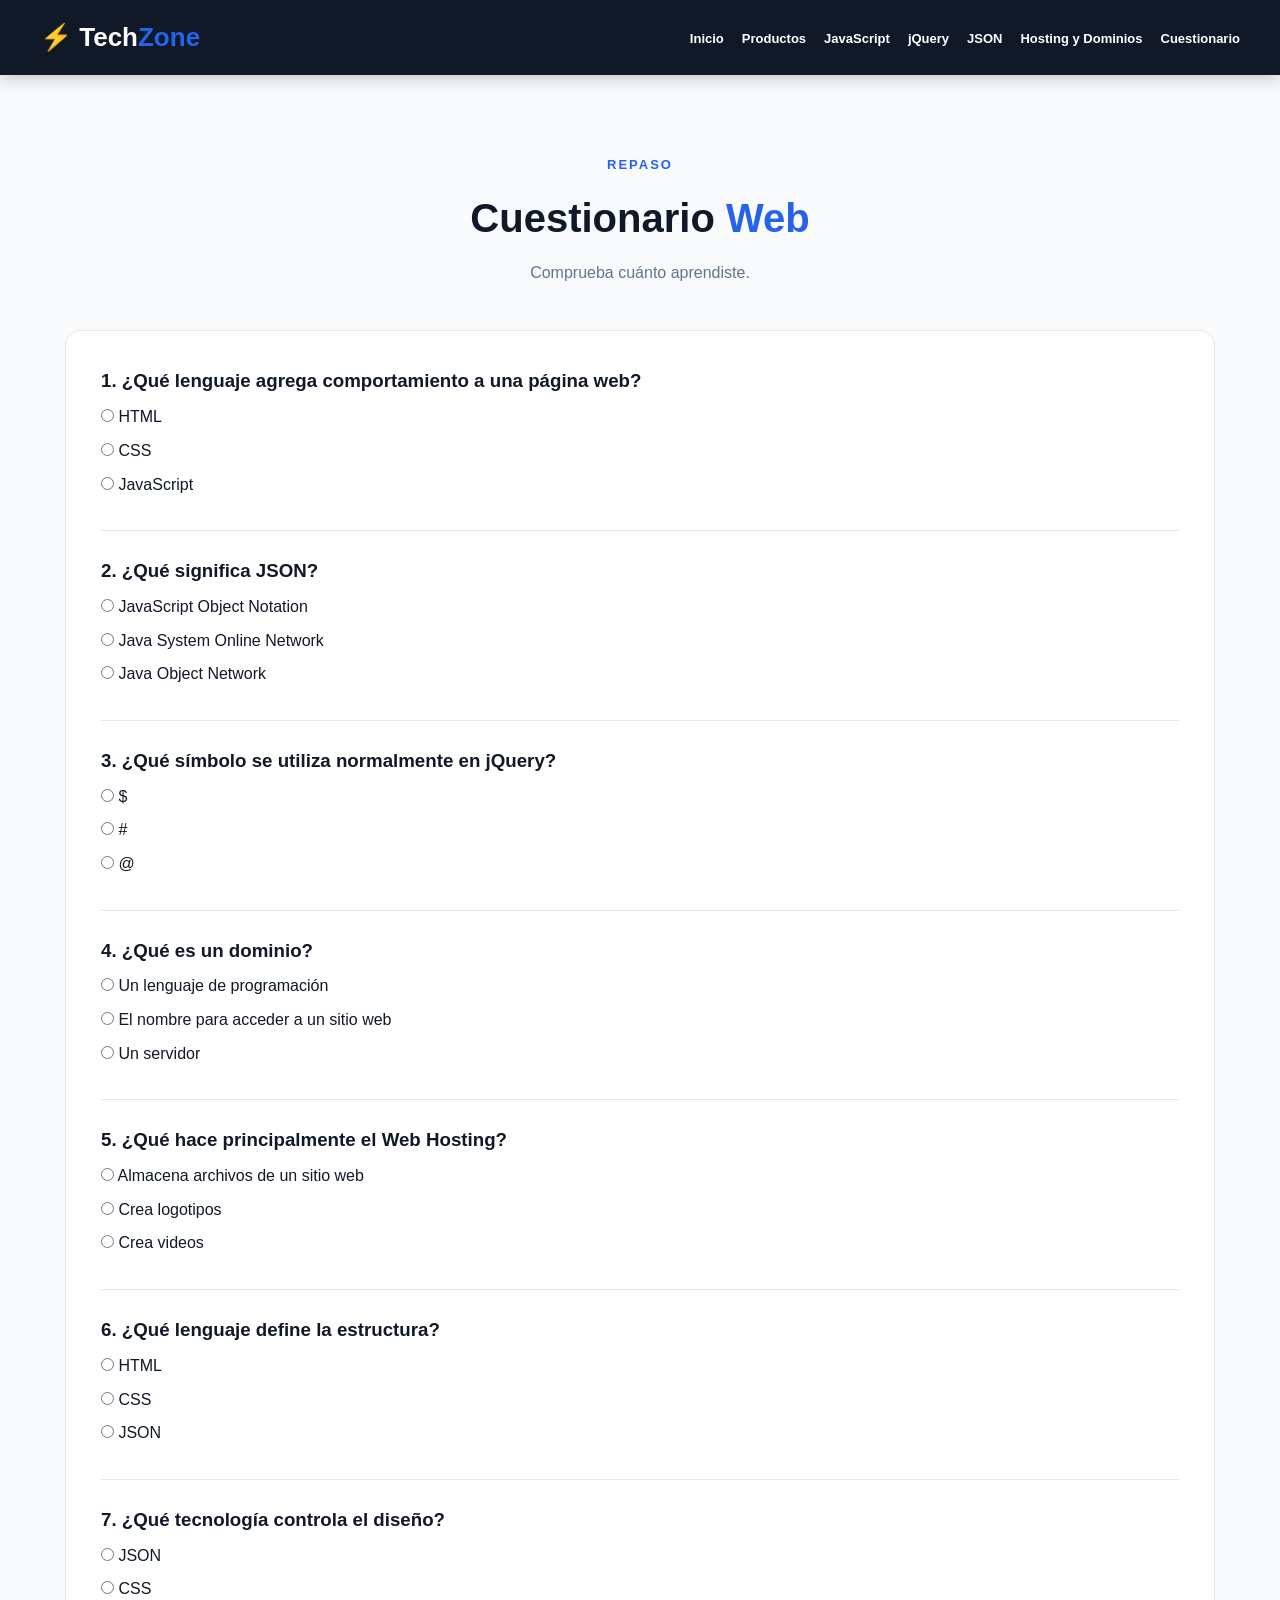
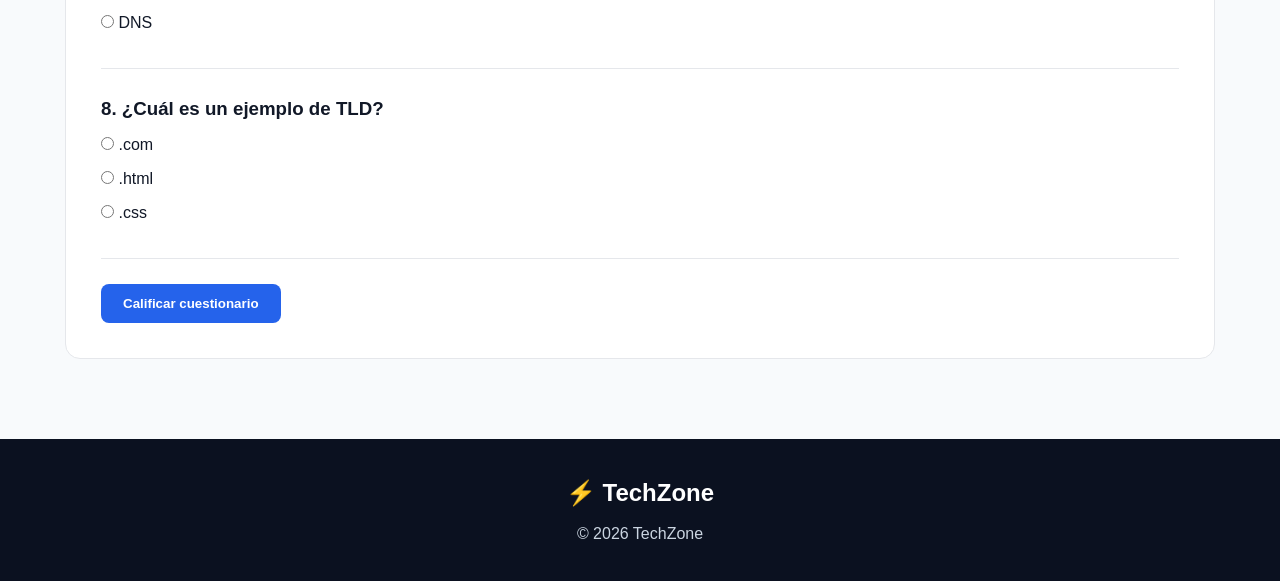
==== cuestionario.html @ ebca86f3 "inicial" ====
<!DOCTYPE html>
<html lang="es">

<head>

    <meta charset="UTF-8">

    <meta name="viewport"
          content="width=device-width, initial-scale=1.0">

    <title>TechZone | Cuestionario</title>

    <link rel="stylesheet" href="estilos.css">

</head>

<body>


<header>

    <nav class="navbar">

        <a href="index.html" class="logo">
            ⚡ Tech<span>Zone</span>
        </a>

        <ul class="nav-links">

            <li><a href="index.html">Inicio</a></li>

            <li><a href="productos.html">
                Productos
            </a></li>

            <li><a href="javascript.html">
                JavaScript
            </a></li>

            <li><a href="jquery.html">
                jQuery
            </a></li>

            <li><a href="json.html">
                JSON
            </a></li>

            <li><a href="hosting.html">
                Hosting y Dominios
            </a></li>

            <li><a href="cuestionario.html">
                Cuestionario
            </a></li>

        </ul>

    </nav>

</header>


<section class="section">


<div class="section-title">

    <p class="tag">REPASO</p>

    <h1>
        Cuestionario <span>Web</span>
    </h1>

    <p>
        Comprueba cuánto aprendiste.
    </p>

</div>


<form id="quizForm" class="quiz">


<div class="question">

    <h3>
        1. ¿Qué lenguaje agrega comportamiento
        a una página web?
    </h3>

    <label>
        <input type="radio" name="q1" value="a">
        HTML
    </label>

    <label>
        <input type="radio" name="q1" value="b">
        CSS
    </label>

    <label>
        <input type="radio" name="q1" value="c">
        JavaScript
    </label>

</div>


<div class="question">

    <h3>
        2. ¿Qué significa JSON?
    </h3>

    <label>
        <input type="radio" name="q2" value="a">
        JavaScript Object Notation
    </label>

    <label>
        <input type="radio" name="q2" value="b">
        Java System Online Network
    </label>

    <label>
        <input type="radio" name="q2" value="c">
        Java Object Network
    </label>

</div>


<div class="question">

    <h3>
        3. ¿Qué símbolo se utiliza
        normalmente en jQuery?
    </h3>

    <label>
        <input type="radio" name="q3" value="a">
        $
    </label>

    <label>
        <input type="radio" name="q3" value="b">
        #
    </label>

    <label>
        <input type="radio" name="q3" value="c">
        @
    </label>

</div>


<div class="question">

    <h3>
        4. ¿Qué es un dominio?
    </h3>

    <label>
        <input type="radio" name="q4" value="a">
        Un lenguaje de programación
    </label>

    <label>
        <input type="radio" name="q4" value="b">
        El nombre para acceder a un sitio web
    </label>

    <label>
        <input type="radio" name="q4" value="c">
        Un servidor
    </label>

</div>


<div class="question">

    <h3>
        5. ¿Qué hace principalmente el Web Hosting?
    </h3>

    <label>
        <input type="radio" name="q5" value="a">
        Almacena archivos de un sitio web
    </label>

    <label>
        <input type="radio" name="q5" value="b">
        Crea logotipos
    </label>

    <label>
        <input type="radio" name="q5" value="c">
        Crea videos
    </label>

</div>


<div class="question">

    <h3>
        6. ¿Qué lenguaje define la estructura?
    </h3>

    <label>
        <input type="radio" name="q6" value="a">
        HTML
    </label>

    <label>
        <input type="radio" name="q6" value="b">
        CSS
    </label>

    <label>
        <input type="radio" name="q6" value="c">
        JSON
    </label>

</div>


<div class="question">

    <h3>
        7. ¿Qué tecnología controla el diseño?
    </h3>

    <label>
        <input type="radio" name="q7" value="a">
        JSON
    </label>

    <label>
        <input type="radio" name="q7" value="b">
        CSS
    </label>

    <label>
        <input type="radio" name="q7" value="c">
        DNS
    </label>

</div>


<div class="question">

    <h3>
        8. ¿Cuál es un ejemplo de TLD?
    </h3>

    <label>
        <input type="radio" name="q8" value="a">
        .com
    </label>

    <label>
        <input type="radio" name="q8" value="b">
        .html
    </label>

    <label>
        <input type="radio" name="q8" value="c">
        .css
    </label>

</div>


<button
    type="button"
    class="btn"
    onclick="calificarQuiz()">

    Calificar cuestionario

</button>


<div id="resultado"></div>


</form>


</section>


<footer>

    <h2>⚡ TechZone</h2>

    <p>© 2026 TechZone</p>

</footer>


<script src="script.js"></script>

</body>

</html>
---- estilos.css ----
* {
    margin: 0;
    padding: 0;
    box-sizing: border-box;
}


html {
    scroll-behavior: smooth;
}


body {

    font-family: Arial, sans-serif;

    background: #f8fafc;

    color: #111827;

    line-height: 1.6;

}


/* =========================
   NAVBAR
========================= */

header {

    position: sticky;

    top: 0;

    z-index: 1000;

    background: #111827;

    box-shadow:
        0 4px 15px rgba(0,0,0,.2);

}


.navbar {

    max-width: 1250px;

    min-height: 75px;

    margin: auto;

    padding: 15px 25px;

    display: flex;

    align-items: center;

    justify-content: space-between;

    gap: 20px;

}


.logo {

    text-decoration: none;

    color: white;

    font-size: 26px;

    font-weight: bold;

}


.logo span {

    color: #2563eb;

}


.nav-links {

    list-style: none;

    display: flex;

    gap: 18px;

    flex-wrap: wrap;

    justify-content: center;

}


.nav-links a {

    text-decoration: none;

    color: white;

    font-size: 13px;

    font-weight: bold;

    transition: .3s;

}


.nav-links a:hover {

    color: #60a5fa;

}


/* =========================
   HERO
========================= */

.hero {

    min-height: 600px;

    padding: 80px 8%;

    display: flex;

    align-items: center;

    justify-content: space-between;

    gap: 50px;

    color: white;

    background:
        linear-gradient(
            135deg,
            #2563eb,
            #7c3aed
        );

}


.hero-text {

    max-width: 650px;

}


.tag {

    color: #2563eb;

    font-weight: bold;

    letter-spacing: 2px;

    font-size: 13px;

}


.hero .tag {

    color: #dbeafe;

}


.hero h1 {

    font-size: 58px;

    line-height: 1.1;

    margin: 20px 0;

}


.hero h1 span {

    color: #dbeafe;

}


.hero p {

    font-size: 18px;

    margin-bottom: 25px;

}


.hero-image {

    width: 300px;

    height: 300px;

    border-radius: 50%;

    display: flex;

    align-items: center;

    justify-content: center;

    font-size: 120px;

    background:
        rgba(255,255,255,.15);

}


/* =========================
   BOTONES
========================= */

.btn {

    display: inline-block;

    padding: 12px 22px;

    border-radius: 8px;

    border: none;

    background: #2563eb;

    color: white;

    text-decoration: none;

    font-weight: bold;

    cursor: pointer;

    transition: .3s;

}


.btn:hover {

    background: #7c3aed;

    transform: translateY(-2px);

}


.btn-outline {

    background: transparent;

    border: 2px solid white;

    margin-left: 10px;

}


/* =========================
   SECCIONES
========================= */

.section {

    max-width: 1200px;

    margin: auto;

    padding: 80px 25px;

}


.section-title {

    text-align: center;

    margin-bottom: 45px;

}


.section-title h1,
.section-title h2 {

    font-size: 40px;

    margin: 10px 0;

}


.section-title h1 span,
.section-title h2 span {

    color: #2563eb;

}


.section-title p:last-child {

    color: #64748b;

}


/* =========================
   CARDS
========================= */

.cards {

    display: grid;

    grid-template-columns:
        repeat(4, 1fr);

    gap: 22px;

}


.card {

    background: white;

    border: 1px solid #e5e7eb;

    border-radius: 15px;

    padding: 30px;

    text-decoration: none;

    color: #111827;

    box-shadow:
        0 5px 20px rgba(0,0,0,.05);

    transition: .3s;

}


.card:hover {

    transform: translateY(-7px);

    border-color: #2563eb;

}


.card h3 {

    margin-bottom: 10px;

}


.card p {

    color: #64748b;

}


.icon,
.product-icon {

    font-size: 55px;

    margin-bottom: 15px;

}


.product {

    text-align: center;

}


/* =========================
   INFORMACIÓN
========================= */

.info-box {

    background: white;

    border: 1px solid #e5e7eb;

    border-radius: 15px;

    padding: 30px;

    margin-bottom: 25px;

    box-shadow:
        0 5px 20px rgba(0,0,0,.04);

}


.info-box h2 {

    color: #2563eb;

    margin-bottom: 15px;

}


.info-box h3 {

    margin-top: 15px;

}


.info-box ul {

    padding-left: 25px;

}


/* =========================
   CÓDIGO
========================= */

pre {

    background: #111827;

    color: #dbeafe;

    padding: 22px;

    border-radius: 10px;

    overflow-x: auto;

    margin: 20px 0;

}


code {

    font-family: Consolas, monospace;

}


/* =========================
   TABLAS
========================= */

table {

    width: 100%;

    border-collapse: collapse;

    margin-top: 20px;

}


th,
td {

    border: 1px solid #e5e7eb;

    padding: 15px;

    text-align: left;

}


th {

    background: #111827;

    color: white;

}


/* =========================
   INTERACTIVO
========================= */

.interactive {

    margin-top: 20px;

    padding: 25px;

    text-align: center;

    background: #eff6ff;

    border-radius: 12px;

}


#mensajeJS {

    margin-top: 15px;

    color: #7c3aed;

    font-weight: bold;

}


.interactive-message {

    display: none;

    margin-top: 20px;

    padding: 20px;

    background: #eff6ff;

    color: #7c3aed;

    border-radius: 10px;

    font-weight: bold;

}


/* =========================
   DNS
========================= */

.dns-flow {

    display: flex;

    align-items: center;

    justify-content: center;

    flex-wrap: wrap;

    gap: 15px;

    margin-top: 25px;

}


.dns-step {

    background: #2563eb;

    color: white;

    padding: 15px 20px;

    border-radius: 8px;

    font-weight: bold;

}


/* =========================
   CUESTIONARIO
========================= */

.quiz {

    background: white;

    padding: 35px;

    border-radius: 15px;

    border: 1px solid #e5e7eb;

}


.question {

    padding-bottom: 25px;

    margin-bottom: 25px;

    border-bottom: 1px solid #e5e7eb;

}


.question label {

    display: block;

    margin: 8px 0;

    cursor: pointer;

}


.resultado {

    margin-top: 25px;

    padding: 20px;

    border-radius: 10px;

    text-align: center;

    font-weight: bold;

}


.correcto {

    background: #dcfce7;

    color: #166534;

}


.incorrecto {

    background: #fee2e2;

    color: #991b1b;

}


/* =========================
   BANNER
========================= */

.banner {

    padding: 70px 20px;

    text-align: center;

    background: #111827;

    color: white;

}


.banner h2 {

    font-size: 35px;

    margin-bottom: 10px;

}


/* =========================
   FOOTER
========================= */

footer {

    background: #0b1120;

    color: #cbd5e1;

    text-align: center;

    padding: 35px;

}


footer h2 {

    color: white;

    margin-bottom: 8px;

}


/* =========================
   RESPONSIVE
========================= */

@media (max-width: 1000px) {

    .navbar {

        flex-direction: column;

    }


    .hero {

        flex-direction: column;

        text-align: center;

    }


    .cards {

        grid-template-columns:
            repeat(2, 1fr);

    }

}


@media (max-width: 600px) {

    .cards {

        grid-template-columns: 1fr;

    }


    .hero h1 {

        font-size: 40px;

    }


    .hero-image {

        width: 220px;

        height: 220px;

        font-size: 80px;
    }

    }
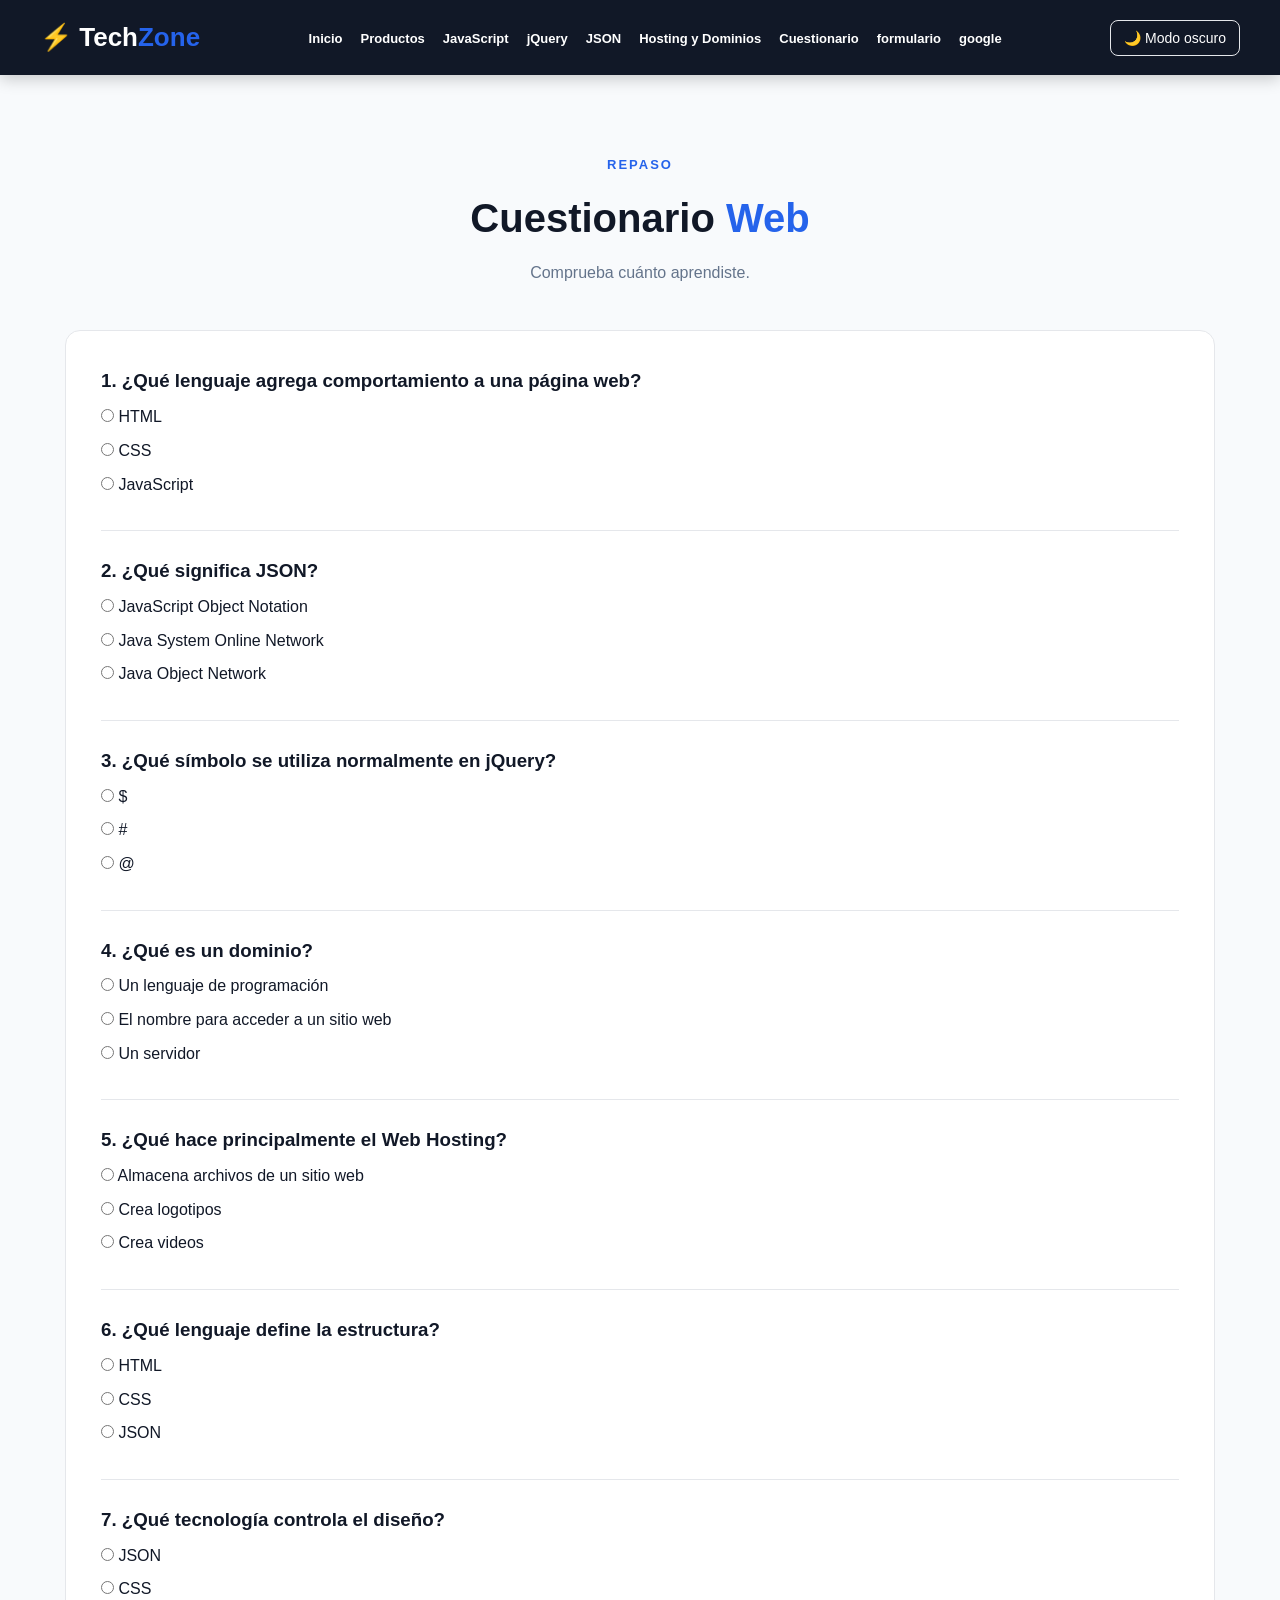
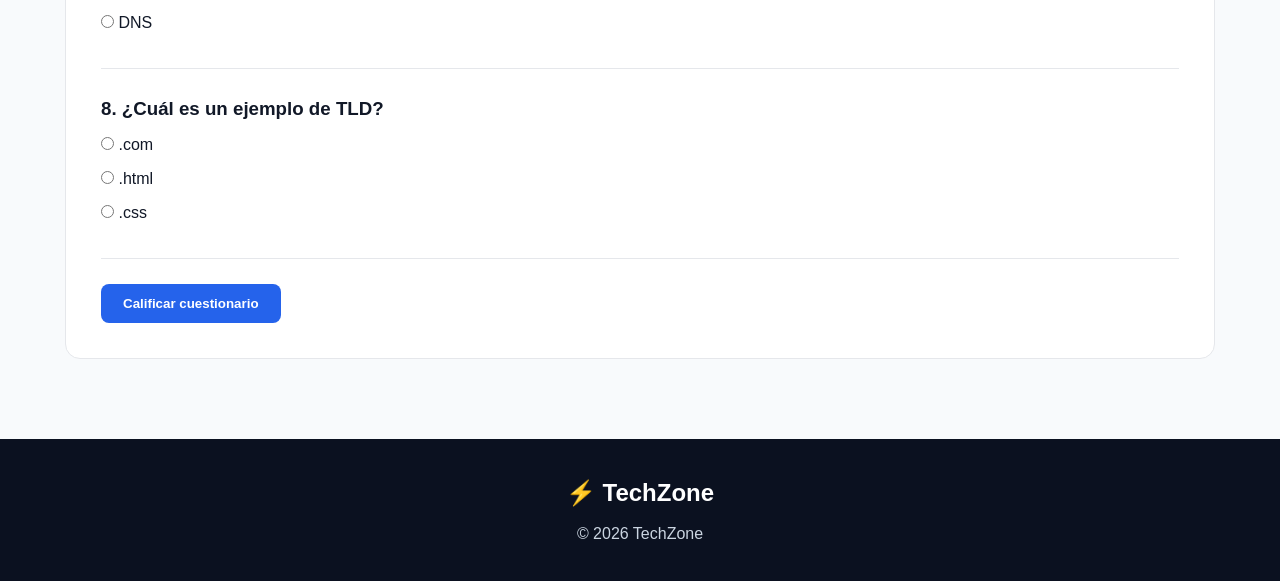
==== commit e042d6de: "inicial" ====
--- a/cuestionario.html
+++ b/cuestionario.html
@@ -5,8 +5,7 @@
 
     <meta charset="UTF-8">
 
-    <meta name="viewport"
-          content="width=device-width, initial-scale=1.0">
+    <meta name="viewport" content="width=device-width, initial-scale=1.0">
 
     <title>TechZone | Cuestionario</title>
 
@@ -17,293 +16,295 @@
 <body>
 
 
-<header>
-
-    <nav class="navbar">
-
-        <a href="index.html" class="logo">
-            ⚡ Tech<span>Zone</span>
-        </a>
-
-        <ul class="nav-links">
-
-            <li><a href="index.html">Inicio</a></li>
-
-            <li><a href="productos.html">
-                Productos
-            </a></li>
-
-            <li><a href="javascript.html">
-                JavaScript
-            </a></li>
-
-            <li><a href="jquery.html">
-                jQuery
-            </a></li>
-
-            <li><a href="json.html">
-                JSON
-            </a></li>
-
-            <li><a href="hosting.html">
-                Hosting y Dominios
-            </a></li>
-
-            <li><a href="cuestionario.html">
-                Cuestionario
-            </a></li>
-
-        </ul>
-
-    </nav>
-
-</header>
-
-
-<section class="section">
-
-
-<div class="section-title">
-
-    <p class="tag">REPASO</p>
-
-    <h1>
-        Cuestionario <span>Web</span>
-    </h1>
-
-    <p>
-        Comprueba cuánto aprendiste.
-    </p>
-
-</div>
-
-
-<form id="quizForm" class="quiz">
-
-
-<div class="question">
-
-    <h3>
-        1. ¿Qué lenguaje agrega comportamiento
-        a una página web?
-    </h3>
-
-    <label>
-        <input type="radio" name="q1" value="a">
-        HTML
-    </label>
-
-    <label>
-        <input type="radio" name="q1" value="b">
-        CSS
-    </label>
-
-    <label>
-        <input type="radio" name="q1" value="c">
-        JavaScript
-    </label>
-
-</div>
-
-
-<div class="question">
-
-    <h3>
-        2. ¿Qué significa JSON?
-    </h3>
-
-    <label>
-        <input type="radio" name="q2" value="a">
-        JavaScript Object Notation
-    </label>
-
-    <label>
-        <input type="radio" name="q2" value="b">
-        Java System Online Network
-    </label>
-
-    <label>
-        <input type="radio" name="q2" value="c">
-        Java Object Network
-    </label>
-
-</div>
-
-
-<div class="question">
-
-    <h3>
-        3. ¿Qué símbolo se utiliza
-        normalmente en jQuery?
-    </h3>
-
-    <label>
-        <input type="radio" name="q3" value="a">
-        $
-    </label>
-
-    <label>
-        <input type="radio" name="q3" value="b">
-        #
-    </label>
-
-    <label>
-        <input type="radio" name="q3" value="c">
-        @
-    </label>
-
-</div>
-
-
-<div class="question">
-
-    <h3>
-        4. ¿Qué es un dominio?
-    </h3>
-
-    <label>
-        <input type="radio" name="q4" value="a">
-        Un lenguaje de programación
-    </label>
-
-    <label>
-        <input type="radio" name="q4" value="b">
-        El nombre para acceder a un sitio web
-    </label>
-
-    <label>
-        <input type="radio" name="q4" value="c">
-        Un servidor
-    </label>
-
-</div>
-
-
-<div class="question">
-
-    <h3>
-        5. ¿Qué hace principalmente el Web Hosting?
-    </h3>
-
-    <label>
-        <input type="radio" name="q5" value="a">
-        Almacena archivos de un sitio web
-    </label>
-
-    <label>
-        <input type="radio" name="q5" value="b">
-        Crea logotipos
-    </label>
-
-    <label>
-        <input type="radio" name="q5" value="c">
-        Crea videos
-    </label>
-
-</div>
-
-
-<div class="question">
-
-    <h3>
-        6. ¿Qué lenguaje define la estructura?
-    </h3>
-
-    <label>
-        <input type="radio" name="q6" value="a">
-        HTML
-    </label>
-
-    <label>
-        <input type="radio" name="q6" value="b">
-        CSS
-    </label>
-
-    <label>
-        <input type="radio" name="q6" value="c">
-        JSON
-    </label>
-
-</div>
-
-
-<div class="question">
-
-    <h3>
-        7. ¿Qué tecnología controla el diseño?
-    </h3>
-
-    <label>
-        <input type="radio" name="q7" value="a">
-        JSON
-    </label>
-
-    <label>
-        <input type="radio" name="q7" value="b">
-        CSS
-    </label>
-
-    <label>
-        <input type="radio" name="q7" value="c">
-        DNS
-    </label>
-
-</div>
-
-
-<div class="question">
-
-    <h3>
-        8. ¿Cuál es un ejemplo de TLD?
-    </h3>
-
-    <label>
-        <input type="radio" name="q8" value="a">
-        .com
-    </label>
-
-    <label>
-        <input type="radio" name="q8" value="b">
-        .html
-    </label>
-
-    <label>
-        <input type="radio" name="q8" value="c">
-        .css
-    </label>
-
-</div>
-
-
-<button
-    type="button"
-    class="btn"
-    onclick="calificarQuiz()">
-
-    Calificar cuestionario
-
-</button>
-
-
-<div id="resultado"></div>
-
-
-</form>
-
-
-</section>
-
-
-<footer>
-
-    <h2>⚡ TechZone</h2>
-
-    <p>© 2026 TechZone</p>
-
-</footer>
-
-
-<script src="script.js"></script>
+    <header>
+
+        <nav class="navbar">
+
+            <a href="index.html" class="logo">
+                ⚡ Tech<span>Zone</span>
+            </a>
+
+            <ul class="nav-links">
+
+                <li><a href="index.html">Inicio</a></li>
+
+                <li><a href="productos.html">
+                        Productos
+                    </a></li>
+
+                <li><a href="javascript.html">
+                        JavaScript
+                    </a></li>
+
+                <li><a href="jquery.html">
+                        jQuery
+                    </a></li>
+
+                <li><a href="json.html">
+                        JSON
+                    </a></li>
+
+                <li><a href="hosting.html">
+                        Hosting y Dominios
+                    </a></li>
+
+                <li><a href="cuestionario.html">
+                        Cuestionario
+                    </a></li>
+                <li><a href="formulario.html">formulario</a></li>
+                <li><a href="google.html">google</a></li>
+            </ul>
+
+            <button id="btnTema" class="btn-tema" type="button">
+                🌙 Modo oscuro
+            </button>
+
+        </nav>
+
+    </header>
+
+
+    <section class="section">
+
+
+        <div class="section-title">
+
+            <p class="tag">REPASO</p>
+
+            <h1>
+                Cuestionario <span>Web</span>
+            </h1>
+
+            <p>
+                Comprueba cuánto aprendiste.
+            </p>
+
+        </div>
+
+
+        <form id="quizForm" class="quiz">
+
+
+            <div class="question">
+
+                <h3>
+                    1. ¿Qué lenguaje agrega comportamiento
+                    a una página web?
+                </h3>
+
+                <label>
+                    <input type="radio" name="q1" value="a">
+                    HTML
+                </label>
+
+                <label>
+                    <input type="radio" name="q1" value="b">
+                    CSS
+                </label>
+
+                <label>
+                    <input type="radio" name="q1" value="c">
+                    JavaScript
+                </label>
+
+            </div>
+
+
+            <div class="question">
+
+                <h3>
+                    2. ¿Qué significa JSON?
+                </h3>
+
+                <label>
+                    <input type="radio" name="q2" value="a">
+                    JavaScript Object Notation
+                </label>
+
+                <label>
+                    <input type="radio" name="q2" value="b">
+                    Java System Online Network
+                </label>
+
+                <label>
+                    <input type="radio" name="q2" value="c">
+                    Java Object Network
+                </label>
+
+            </div>
+
+
+            <div class="question">
+
+                <h3>
+                    3. ¿Qué símbolo se utiliza
+                    normalmente en jQuery?
+                </h3>
+
+                <label>
+                    <input type="radio" name="q3" value="a">
+                    $
+                </label>
+
+                <label>
+                    <input type="radio" name="q3" value="b">
+                    #
+                </label>
+
+                <label>
+                    <input type="radio" name="q3" value="c">
+                    @
+                </label>
+
+            </div>
+
+
+            <div class="question">
+
+                <h3>
+                    4. ¿Qué es un dominio?
+                </h3>
+
+                <label>
+                    <input type="radio" name="q4" value="a">
+                    Un lenguaje de programación
+                </label>
+
+                <label>
+                    <input type="radio" name="q4" value="b">
+                    El nombre para acceder a un sitio web
+                </label>
+
+                <label>
+                    <input type="radio" name="q4" value="c">
+                    Un servidor
+                </label>
+
+            </div>
+
+
+            <div class="question">
+
+                <h3>
+                    5. ¿Qué hace principalmente el Web Hosting?
+                </h3>
+
+                <label>
+                    <input type="radio" name="q5" value="a">
+                    Almacena archivos de un sitio web
+                </label>
+
+                <label>
+                    <input type="radio" name="q5" value="b">
+                    Crea logotipos
+                </label>
+
+                <label>
+                    <input type="radio" name="q5" value="c">
+                    Crea videos
+                </label>
+
+            </div>
+
+
+            <div class="question">
+
+                <h3>
+                    6. ¿Qué lenguaje define la estructura?
+                </h3>
+
+                <label>
+                    <input type="radio" name="q6" value="a">
+                    HTML
+                </label>
+
+                <label>
+                    <input type="radio" name="q6" value="b">
+                    CSS
+                </label>
+
+                <label>
+                    <input type="radio" name="q6" value="c">
+                    JSON
+                </label>
+
+            </div>
+
+
+            <div class="question">
+
+                <h3>
+                    7. ¿Qué tecnología controla el diseño?
+                </h3>
+
+                <label>
+                    <input type="radio" name="q7" value="a">
+                    JSON
+                </label>
+
+                <label>
+                    <input type="radio" name="q7" value="b">
+                    CSS
+                </label>
+
+                <label>
+                    <input type="radio" name="q7" value="c">
+                    DNS
+                </label>
+
+            </div>
+
+
+            <div class="question">
+
+                <h3>
+                    8. ¿Cuál es un ejemplo de TLD?
+                </h3>
+
+                <label>
+                    <input type="radio" name="q8" value="a">
+                    .com
+                </label>
+
+                <label>
+                    <input type="radio" name="q8" value="b">
+                    .html
+                </label>
+
+                <label>
+                    <input type="radio" name="q8" value="c">
+                    .css
+                </label>
+
+            </div>
+
+
+            <button type="button" class="btn" onclick="calificarQuiz()">
+
+                Calificar cuestionario
+
+            </button>
+
+
+            <div id="resultado"></div>
+
+
+        </form>
+
+
+    </section>
+
+
+    <footer>
+
+        <h2>⚡ TechZone</h2>
+
+        <p>© 2026 TechZone</p>
+
+    </footer>
+
+
+    <script src="script.js"></script>
 
 </body>
 
--- a/estilos.css
+++ b/estilos.css
@@ -720,62 +720,277 @@
 
 }
 
+/* =========================
+   FORMULARIO DE CONTACTO
+========================= */
+
+.contacto {
+    padding: 80px 20px;
+    background: #f5f5f5;
+}
+
+.contacto-contenido {
+    max-width: 600px;
+    margin: auto;
+    background: white;
+    padding: 40px;
+    border-radius: 15px;
+    box-shadow: 0 5px 20px rgba(0,0,0,0.1);
+}
+
+.contacto h2 {
+    text-align: center;
+    font-size: 35px;
+    margin-bottom: 10px;
+}
+
+.contacto > .contacto-contenido > p {
+    text-align: center;
+    color: #666;
+    margin-bottom: 30px;
+}
+
+.contacto form {
+    display: flex;
+    flex-direction: column;
+}
+
+.contacto label {
+    margin-bottom: 8px;
+    font-weight: bold;
+}
+
+.contacto input,
+.contacto textarea {
+    width: 100%;
+    padding: 13px;
+    margin-bottom: 20px;
+    border: 1px solid #ccc;
+    border-radius: 8px;
+    font-size: 16px;
+    box-sizing: border-box;
+}
+
+.contacto textarea {
+    resize: vertical;
+}
+
+.contacto button {
+    padding: 14px;
+    background: #2563eb;
+    color: white;
+    border: none;
+    border-radius: 8px;
+    font-size: 17px;
+    cursor: pointer;
+}
+
+.contacto button:hover {
+    background: #1d4ed8;
+}
+
+#respuesta {
+    margin-top: 15px;
+    text-align: center;
+    font-weight: bold;
+}
+
+/* BOTÓN DE TEMA */
+.btn-tema {
+display: inline-flex;
+align-items: center;
+justify-content: center;
+gap: 7px;
+padding: 9px 13px;
+background: transparent;
+color: #ffffff;
+border: 1px solid #e5e7eb;
+border-radius: 8px;
+font-family: Arial, sans-serif;
+font-size: 14px;
+white-space: nowrap;
+cursor: pointer;
+transition: background 0.3s, color 0.3s;
+}
+
+.btn-tema:hover {
+background: #374151;
+color: #ffffff;
+}
+
+/* CAMBIO SUAVE DE COLORES */
+body,
+header,
+.hero,
+.section,
+.card,
+.info-box,
+.quiz,
+.interactive,
+.interactive-message,
+.banner,
+footer,
+.contacto,
+.contacto-contenido {
+transition: background-color 0.3s ease, color 0.3s ease,
+border-color 0.3s ease;
+}
+
+/* MODO OSCURO */
+body.modo-oscuro {
+background-color: #0f172a;
+color: #f1f5f9;
+}
+
+body.modo-oscuro header {
+background-color: #111827;
+}
+
+body.modo-oscuro .nav-links a,
+body.modo-oscuro .logo {
+color: #f8fafc;
+}
+
+body.modo-oscuro .section,
+body.modo-oscuro .contacto {
+background-color: #0f172a;
+color: #f1f5f9;
+}
+
+body.modo-oscuro .section-title p:last-child {
+color: #cbd5e1;
+}
+
+body.modo-oscuro .card,
+body.modo-oscuro .info-box,
+body.modo-oscuro .quiz,
+body.modo-oscuro .contacto-contenido {
+background-color: #1e293b;
+color: #f1f5f9;
+border-color: #334155;
+}
+
+body.modo-oscuro .card h3,
+body.modo-oscuro .info-box h3,
+body.modo-oscuro .info-box p,
+body.modo-oscuro .card p,
+body.modo-oscuro .contacto-contenido p {
+color: #e2e8f0;
+}
+
+body.modo-oscuro .info-box h2 {
+color: #60a5fa;
+}
+
+body.modo-oscuro .interactive,
+body.modo-oscuro .interactive-message {
+background-color: #1e293b;
+color: #c4b5fd;
+}
+
+body.modo-oscuro th {
+background-color: #020617;
+color: #ffffff;
+}
+
+body.modo-oscuro td {
+background-color: #1e293b;
+color: #f1f5f9;
+border-color: #475569;
+}
+
+body.modo-oscuro input,
+body.modo-oscuro textarea,
+body.modo-oscuro select {
+background-color: #1e293b;
+color: #f8fafc;
+border-color: #475569;
+}
+
+body.modo-oscuro input::placeholder,
+body.modo-oscuro textarea::placeholder {
+color: #94a3b8;
+}
+
+body.modo-oscuro .banner {
+background-color: #1e3a8a;
+color: #ffffff;
+}
+
+body.modo-oscuro footer {
+background-color: #020617;
+color: #cbd5e1;
+}
+
+body.modo-oscuro footer h2 {
+color: #ffffff;
+}
+
+/* MODO CLARO */
+body.modo-claro {
+background-color: #f8fafc;
+color: #111827;
+}
+
+body.modo-claro header {
+background-color: #ffffff;
+}
+
+body.modo-claro .nav-links a,
+body.modo-claro .logo {
+color: #111827;
+}
+
+body.modo-claro .section,
+body.modo-claro .contacto {
+background-color: #f8fafc;
+color: #111827;
+}
+
+body.modo-claro .card,
+body.modo-claro .info-box,
+body.modo-claro .quiz,
+body.modo-claro .contacto-contenido {
+background-color: #ffffff;
+color: #111827;
+}
+
+body.modo-claro .card p,
+body.modo-claro .info-box p,
+body.modo-claro .contacto-contenido p {
+color: #374151;
+}
+
+body.modo-claro .btn-tema {
+color: #ffffff;
+border-color: #e5e7eb;
+background-color: transparent;
+}
+
+body.modo-claro .btn-tema:hover {
+background-color: #374151;
+color: #ffffff;
+}
+
 
 /* =========================
    RESPONSIVE
 ========================= */
 
-@media (max-width: 1000px) {
-
-    .navbar {
-
-        flex-direction: column;
-
+@media (max-width: 600px) {
+
+    .cards {
+        grid-template-columns: 1fr;
     }
 
-
-    .hero {
-
-        flex-direction: column;
-
-        text-align: center;
-
+    .hero h1 {
+        font-size: 40px;
     }
 
-
-    .cards {
-
-        grid-template-columns:
-            repeat(2, 1fr);
-
-    }
-
-}
-
-
-@media (max-width: 600px) {
-
-    .cards {
-
-        grid-template-columns: 1fr;
-
-    }
-
-
-    .hero h1 {
-
-        font-size: 40px;
-
-    }
-
-
     .hero-image {
-
         width: 220px;
-
         height: 220px;
-
         font-size: 80px;
     }
 
-    }+}
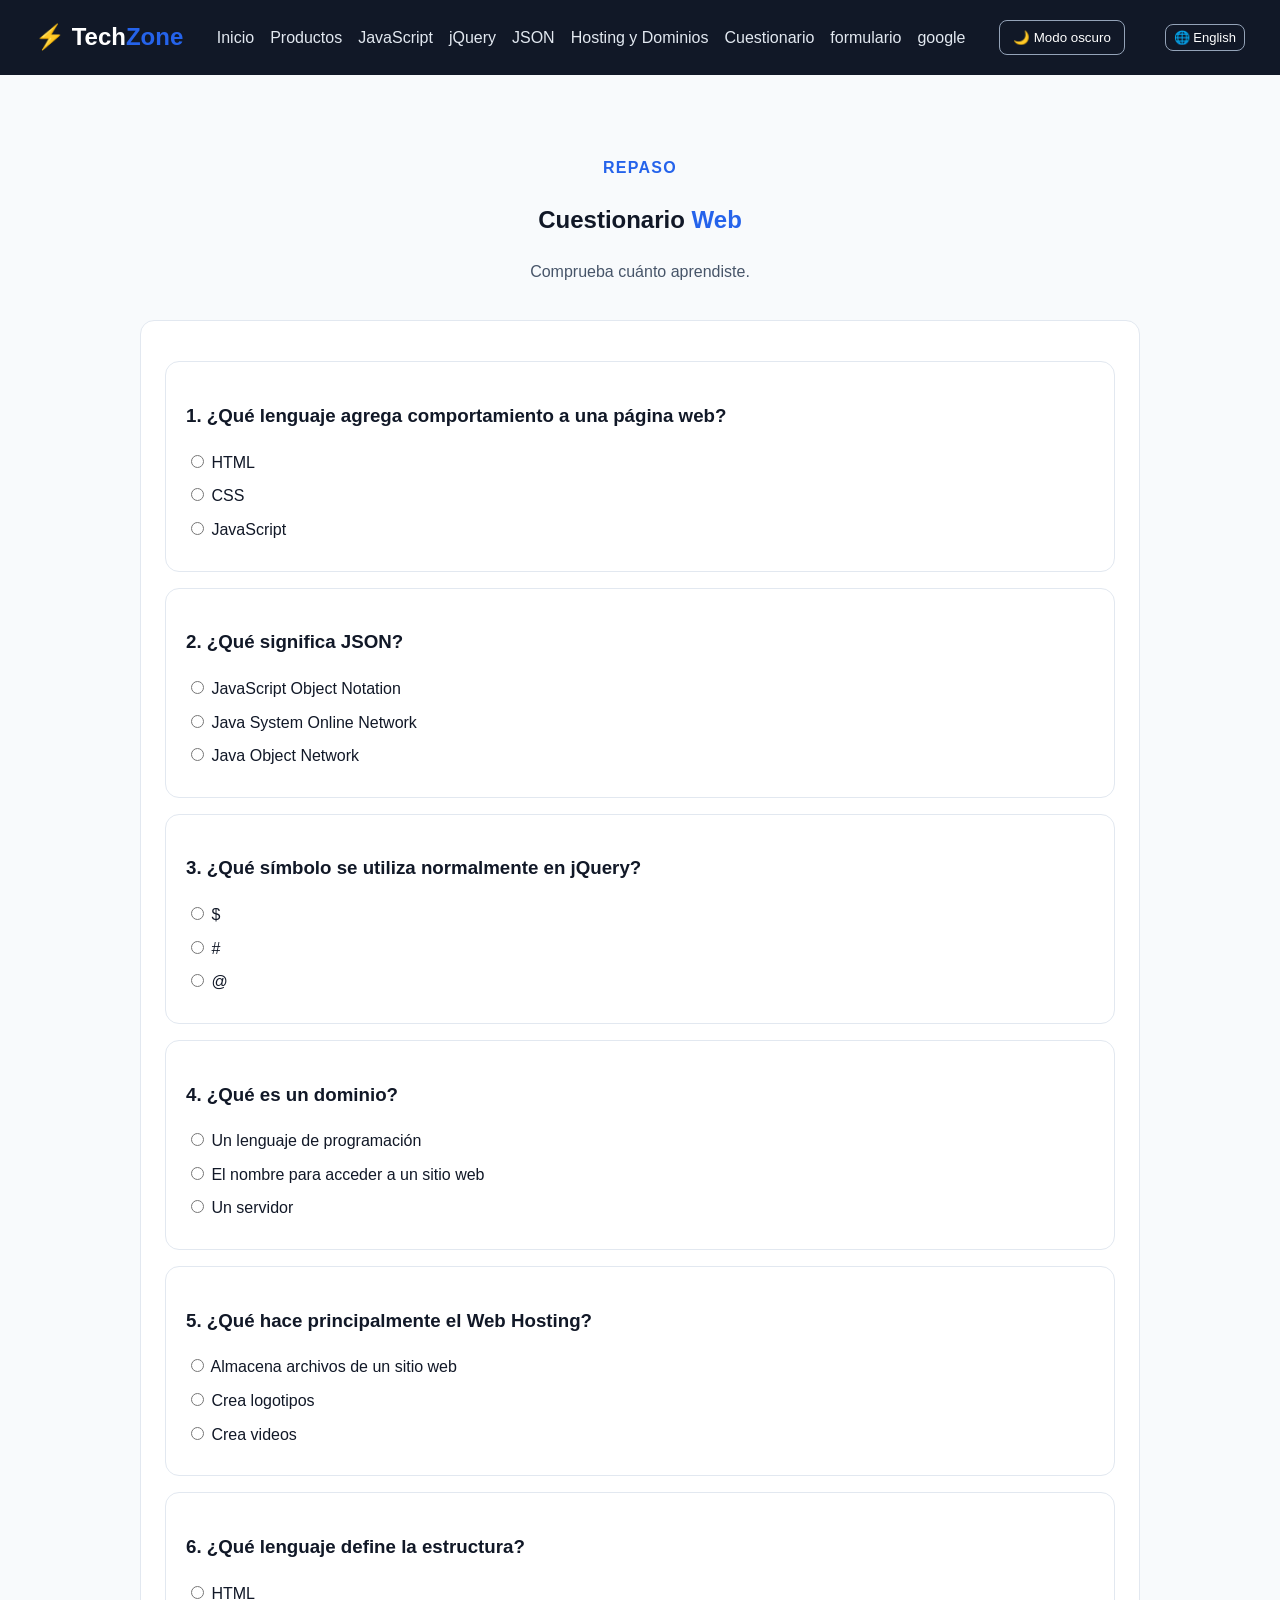
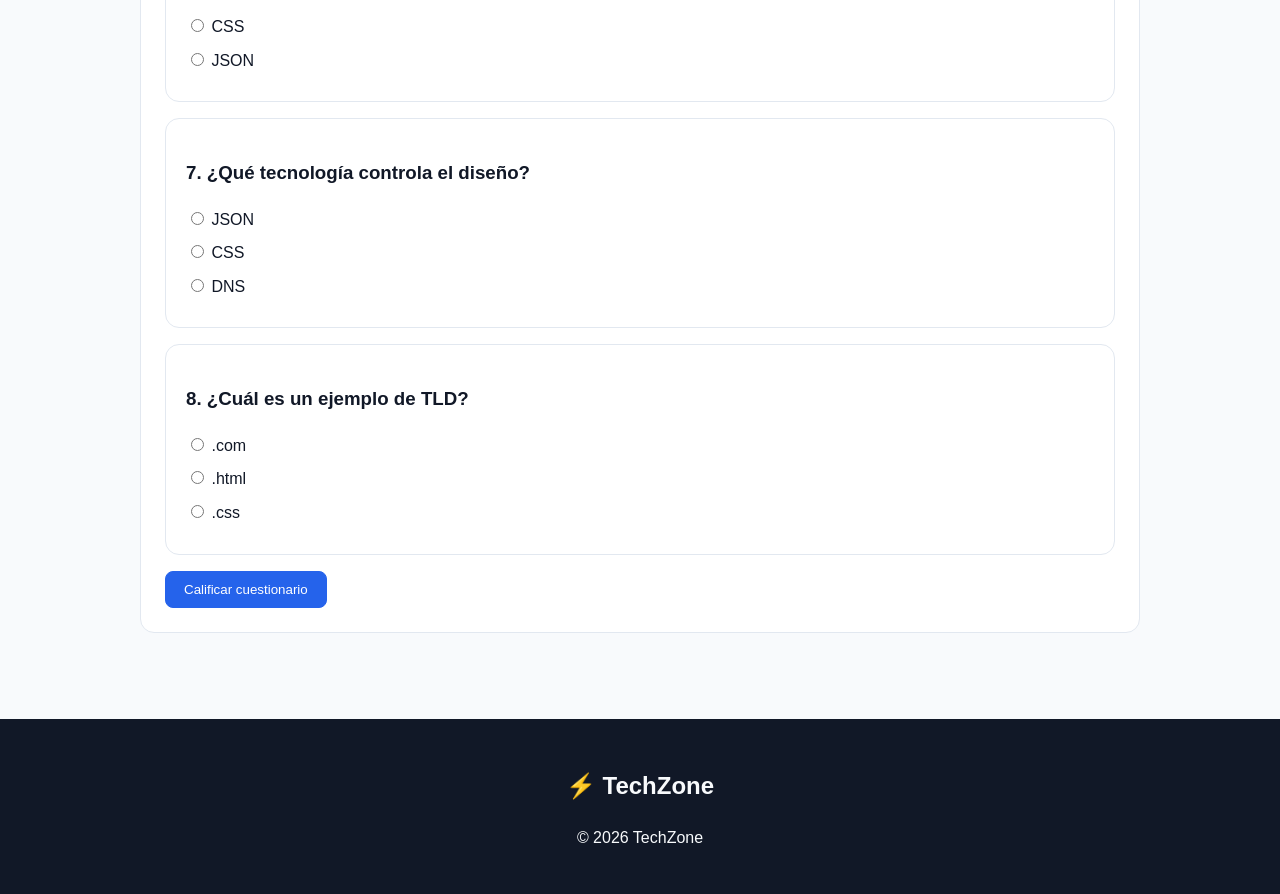
==== commit af6bcd1f: "inicial" ====
--- a/cuestionario.html
+++ b/cuestionario.html
@@ -10,6 +10,7 @@
     <title>TechZone | Cuestionario</title>
 
     <link rel="stylesheet" href="estilos.css">
+    <link rel="stylesheet" href="translation.css">
 
 </head>
 
@@ -58,6 +59,9 @@
             <button id="btnTema" class="btn-tema" type="button">
                 🌙 Modo oscuro
             </button>
+                <button id="btnIdioma" class="btn-tema translate-button" type="button" aria-label="Cambiar idioma">
+                    🌐 English
+                </button>
 
         </nav>
 
@@ -308,4 +312,4 @@
 
 </body>
 
-</html>+</html>
--- a/estilos.css
+++ b/estilos.css
@@ -1,996 +1,397 @@
+:root {
+    color-scheme: light;
+    --tz-bg: #f8fafc;
+    --tz-surface: #ffffff;
+    --tz-text: #111827;
+    --tz-muted: #475569;
+    --tz-border: #e2e8f0;
+    --tz-primary: #2563eb;
+    --tz-header: #111827;
+}
+
 * {
+    box-sizing: border-box;
+}
+
+html {
+    scroll-behavior: smooth;
+}
+
+body {
+    margin: 0;
+    background: var(--tz-bg);
+    color: var(--tz-text);
+    font: 16px/1.6 Arial, sans-serif;
+    transition: background-color .25s ease, color .25s ease;
+}
+
+body.dark-mode {
+    color-scheme: dark;
+    --tz-bg: #0b1220;
+    --tz-surface: #151f30;
+    --tz-text: #f1f5f9;
+    --tz-muted: #c0cada;
+    --tz-border: #334155;
+    --tz-primary: #60a5fa;
+    --tz-header: #030712;
+}
+
+header {
+    position: sticky;
+    top: 0;
+    z-index: 10;
+    background: var(--tz-header);
+}
+
+.navbar {
+    max-width: 1250px;
+    min-height: 75px;
+    margin: auto;
+    padding: 12px 20px;
+    display: flex;
+    align-items: center;
+    justify-content: space-between;
+    gap: 18px;
+}
+
+.logo {
+    color: #fff;
+    font-size: 24px;
+    font-weight: 700;
+    text-decoration: none;
+    white-space: nowrap;
+}
+
+.logo span,
+.hero h1 span,
+.section-title h1 span,
+.section-title h2 span {
+    color: var(--tz-primary);
+}
+
+.nav-links {
+    display: flex;
+    align-items: center;
+    justify-content: center;
+    flex-wrap: wrap;
+    gap: 8px 16px;
     margin: 0;
     padding: 0;
-    box-sizing: border-box;
-}
-
-
-html {
-    scroll-behavior: smooth;
-}
-
-
-body {
-
-    font-family: Arial, sans-serif;
-
-    background: #f8fafc;
-
-    color: #111827;
-
-    line-height: 1.6;
-
-}
-
-
-/* =========================
-   NAVBAR
-========================= */
-
-header {
-
-    position: sticky;
-
-    top: 0;
-
-    z-index: 1000;
-
-    background: #111827;
-
-    box-shadow:
-        0 4px 15px rgba(0,0,0,.2);
-
-}
-
-
-.navbar {
-
-    max-width: 1250px;
-
-    min-height: 75px;
-
-    margin: auto;
-
-    padding: 15px 25px;
-
-    display: flex;
-
-    align-items: center;
-
-    justify-content: space-between;
-
-    gap: 20px;
-
-}
-
-
-.logo {
-
+    list-style: none;
+}
+
+.nav-links a {
+    color: #e2e8f0;
     text-decoration: none;
-
-    color: white;
-
-    font-size: 26px;
-
-    font-weight: bold;
-
-}
-
-
-.logo span {
-
-    color: #2563eb;
-
-}
-
-
-.nav-links {
-
-    list-style: none;
-
-    display: flex;
-
-    gap: 18px;
-
-    flex-wrap: wrap;
-
-    justify-content: center;
-
-}
-
-
-.nav-links a {
-
-    text-decoration: none;
-
-    color: white;
-
-    font-size: 13px;
-
-    font-weight: bold;
-
-    transition: .3s;
-
-}
-
+}
 
 .nav-links a:hover {
-
-    color: #60a5fa;
-
-}
-
-
-/* =========================
-   HERO
-========================= */
-
-.hero {
-
-    min-height: 600px;
-
-    padding: 80px 8%;
-
-    display: flex;
-
-    align-items: center;
-
-    justify-content: space-between;
-
-    gap: 50px;
-
-    color: white;
-
-    background:
-        linear-gradient(
-            135deg,
-            #2563eb,
-            #7c3aed
-        );
-
-}
-
-
-.hero-text {
-
-    max-width: 650px;
-
-}
-
-
-.tag {
-
-    color: #2563eb;
-
-    font-weight: bold;
-
-    letter-spacing: 2px;
-
-    font-size: 13px;
-
-}
-
-
-.hero .tag {
-
-    color: #dbeafe;
-
-}
-
-
-.hero h1 {
-
-    font-size: 58px;
-
-    line-height: 1.1;
-
-    margin: 20px 0;
-
-}
-
-
-.hero h1 span {
-
-    color: #dbeafe;
-
-}
-
-
-.hero p {
-
-    font-size: 18px;
-
-    margin-bottom: 25px;
-
-}
-
-
-.hero-image {
-
-    width: 300px;
-
-    height: 300px;
-
-    border-radius: 50%;
-
-    display: flex;
-
-    align-items: center;
-
-    justify-content: center;
-
-    font-size: 120px;
-
-    background:
-        rgba(255,255,255,.15);
-
-}
-
-
-/* =========================
-   BOTONES
-========================= */
-
-.btn {
-
-    display: inline-block;
-
-    padding: 12px 22px;
-
+    color: #93c5fd;
+}
+
+#btnTema,
+.btn-tema {
+    padding: 9px 13px;
+    border: 1px solid #94a3b8;
     border-radius: 8px;
-
-    border: none;
-
-    background: #2563eb;
-
-    color: white;
-
-    text-decoration: none;
-
-    font-weight: bold;
-
-    cursor: pointer;
-
-    transition: .3s;
-
-}
-
-
-.btn:hover {
-
-    background: #7c3aed;
-
-    transform: translateY(-2px);
-
-}
-
-
-.btn-outline {
-
     background: transparent;
-
-    border: 2px solid white;
-
-    margin-left: 10px;
-
-}
-
-
-/* =========================
-   SECCIONES
-========================= */
-
-.section {
-
-    max-width: 1200px;
-
-    margin: auto;
-
-    padding: 80px 25px;
-
-}
-
-
-.section-title {
-
-    text-align: center;
-
-    margin-bottom: 45px;
-
-}
-
-
-.section-title h1,
-.section-title h2 {
-
-    font-size: 40px;
-
-    margin: 10px 0;
-
-}
-
-
-.section-title h1 span,
-.section-title h2 span {
-
-    color: #2563eb;
-
-}
-
-
-.section-title p:last-child {
-
-    color: #64748b;
-
-}
-
-
-/* =========================
-   CARDS
-========================= */
-
-.cards {
-
-    display: grid;
-
-    grid-template-columns:
-        repeat(4, 1fr);
-
-    gap: 22px;
-
-}
-
-
-.card {
-
-    background: white;
-
-    border: 1px solid #e5e7eb;
-
-    border-radius: 15px;
-
-    padding: 30px;
-
-    text-decoration: none;
-
-    color: #111827;
-
-    box-shadow:
-        0 5px 20px rgba(0,0,0,.05);
-
-    transition: .3s;
-
-}
-
-
-.card:hover {
-
-    transform: translateY(-7px);
-
-    border-color: #2563eb;
-
-}
-
-
-.card h3 {
-
-    margin-bottom: 10px;
-
-}
-
-
-.card p {
-
-    color: #64748b;
-
-}
-
-
-.icon,
-.product-icon {
-
-    font-size: 55px;
-
-    margin-bottom: 15px;
-
-}
-
-
-.product {
-
-    text-align: center;
-
-}
-
-
-/* =========================
-   INFORMACIÓN
-========================= */
-
-.info-box {
-
-    background: white;
-
-    border: 1px solid #e5e7eb;
-
-    border-radius: 15px;
-
-    padding: 30px;
-
-    margin-bottom: 25px;
-
-    box-shadow:
-        0 5px 20px rgba(0,0,0,.04);
-
-}
-
-
-.info-box h2 {
-
-    color: #2563eb;
-
-    margin-bottom: 15px;
-
-}
-
-
-.info-box h3 {
-
-    margin-top: 15px;
-
-}
-
-
-.info-box ul {
-
-    padding-left: 25px;
-
-}
-
-
-/* =========================
-   CÓDIGO
-========================= */
-
-pre {
-
-    background: #111827;
-
-    color: #dbeafe;
-
-    padding: 22px;
-
-    border-radius: 10px;
-
-    overflow-x: auto;
-
-    margin: 20px 0;
-
-}
-
-
-code {
-
-    font-family: Consolas, monospace;
-
-}
-
-
-/* =========================
-   TABLAS
-========================= */
-
-table {
-
-    width: 100%;
-
-    border-collapse: collapse;
-
-    margin-top: 20px;
-
-}
-
-
-th,
-td {
-
-    border: 1px solid #e5e7eb;
-
-    padding: 15px;
-
-    text-align: left;
-
-}
-
-
-th {
-
-    background: #111827;
-
-    color: white;
-
-}
-
-
-/* =========================
-   INTERACTIVO
-========================= */
-
-.interactive {
-
-    margin-top: 20px;
-
-    padding: 25px;
-
-    text-align: center;
-
-    background: #eff6ff;
-
-    border-radius: 12px;
-
-}
-
-
-#mensajeJS {
-
-    margin-top: 15px;
-
-    color: #7c3aed;
-
-    font-weight: bold;
-
-}
-
-
-.interactive-message {
-
-    display: none;
-
-    margin-top: 20px;
-
-    padding: 20px;
-
-    background: #eff6ff;
-
-    color: #7c3aed;
-
-    border-radius: 10px;
-
-    font-weight: bold;
-
-}
-
-
-/* =========================
-   DNS
-========================= */
-
-.dns-flow {
-
-    display: flex;
-
-    align-items: center;
-
-    justify-content: center;
-
-    flex-wrap: wrap;
-
-    gap: 15px;
-
-    margin-top: 25px;
-
-}
-
-
-.dns-step {
-
-    background: #2563eb;
-
-    color: white;
-
-    padding: 15px 20px;
-
-    border-radius: 8px;
-
-    font-weight: bold;
-
-}
-
-
-/* =========================
-   CUESTIONARIO
-========================= */
-
-.quiz {
-
-    background: white;
-
-    padding: 35px;
-
-    border-radius: 15px;
-
-    border: 1px solid #e5e7eb;
-
-}
-
-
-.question {
-
-    padding-bottom: 25px;
-
-    margin-bottom: 25px;
-
-    border-bottom: 1px solid #e5e7eb;
-
-}
-
-
-.question label {
-
-    display: block;
-
-    margin: 8px 0;
-
-    cursor: pointer;
-
-}
-
-
-.resultado {
-
-    margin-top: 25px;
-
-    padding: 20px;
-
-    border-radius: 10px;
-
-    text-align: center;
-
-    font-weight: bold;
-
-}
-
-
-.correcto {
-
-    background: #dcfce7;
-
-    color: #166534;
-
-}
-
-
-.incorrecto {
-
-    background: #fee2e2;
-
-    color: #991b1b;
-
-}
-
-
-/* =========================
-   BANNER
-========================= */
-
-.banner {
-
-    padding: 70px 20px;
-
-    text-align: center;
-
-    background: #111827;
-
-    color: white;
-
-}
-
-
-.banner h2 {
-
-    font-size: 35px;
-
-    margin-bottom: 10px;
-
-}
-
-
-/* =========================
-   FOOTER
-========================= */
-
-footer {
-
-    background: #0b1120;
-
-    color: #cbd5e1;
-
-    text-align: center;
-
-    padding: 35px;
-
-}
-
-
-footer h2 {
-
-    color: white;
-
-    margin-bottom: 8px;
-
-}
-
-/* =========================
-   FORMULARIO DE CONTACTO
-========================= */
-
-.contacto {
-    padding: 80px 20px;
-    background: #f5f5f5;
-}
-
-.contacto-contenido {
-    max-width: 600px;
-    margin: auto;
-    background: white;
-    padding: 40px;
-    border-radius: 15px;
-    box-shadow: 0 5px 20px rgba(0,0,0,0.1);
-}
-
-.contacto h2 {
-    text-align: center;
-    font-size: 35px;
-    margin-bottom: 10px;
-}
-
-.contacto > .contacto-contenido > p {
-    text-align: center;
-    color: #666;
-    margin-bottom: 30px;
-}
-
-.contacto form {
-    display: flex;
-    flex-direction: column;
-}
-
-.contacto label {
-    margin-bottom: 8px;
-    font-weight: bold;
-}
-
-.contacto input,
-.contacto textarea {
-    width: 100%;
-    padding: 13px;
-    margin-bottom: 20px;
-    border: 1px solid #ccc;
-    border-radius: 8px;
-    font-size: 16px;
-    box-sizing: border-box;
-}
-
-.contacto textarea {
-    resize: vertical;
-}
-
-.contacto button {
-    padding: 14px;
-    background: #2563eb;
-    color: white;
-    border: none;
-    border-radius: 8px;
-    font-size: 17px;
-    cursor: pointer;
-}
-
-.contacto button:hover {
-    background: #1d4ed8;
-}
-
-#respuesta {
-    margin-top: 15px;
-    text-align: center;
-    font-weight: bold;
-}
-
-/* BOTÓN DE TEMA */
-.btn-tema {
-display: inline-flex;
-align-items: center;
-justify-content: center;
-gap: 7px;
-padding: 9px 13px;
-background: transparent;
-color: #ffffff;
-border: 1px solid #e5e7eb;
-border-radius: 8px;
-font-family: Arial, sans-serif;
-font-size: 14px;
-white-space: nowrap;
-cursor: pointer;
-transition: background 0.3s, color 0.3s;
-}
-
+    color: #fff;
+    cursor: pointer;
+    white-space: nowrap;
+}
+
+#btnTema:hover,
 .btn-tema:hover {
-background: #374151;
-color: #ffffff;
-}
-
-/* CAMBIO SUAVE DE COLORES */
-body,
-header,
+    background: #374151;
+}
+
 .hero,
 .section,
+.banner,
+.contacto {
+    padding: 64px 20px;
+}
+
+.hero {
+    display: flex;
+    align-items: center;
+    justify-content: space-between;
+    gap: 40px;
+    max-width: 1250px;
+    margin: auto;
+}
+
+.hero-text,
+.hero-image {
+    flex: 1;
+}
+
+.hero h1 {
+    font-size: clamp(2.4rem, 6vw, 4rem);
+    line-height: 1.1;
+}
+
+.hero-image {
+    text-align: center;
+    font-size: clamp(8rem, 20vw, 15rem);
+}
+
+.tag {
+    color: var(--tz-primary);
+    font-weight: 700;
+    letter-spacing: .08em;
+}
+
+.section-title {
+    max-width: 780px;
+    margin: 0 auto 36px;
+    text-align: center;
+}
+
+.cards {
+    display: grid;
+    grid-template-columns: repeat(auto-fit, minmax(230px, 1fr));
+    gap: 22px;
+    max-width: 1150px;
+    margin: auto;
+}
+
+.product-carousel {
+    max-width: 760px;
+    margin: 0 auto;
+}
+
+.product-carousel-slides {
+    display: grid;
+}
+
+.product-slide {
+    grid-area: 1 / 1;
+    width: min(100%, 520px);
+    margin: 0 auto;
+    align-items: center;
+    text-align: center;
+    opacity: 0;
+    visibility: hidden;
+    transform: translateX(12px);
+    transition: opacity .25s ease, transform .25s ease, visibility .25s;
+}
+
+.product-slide.active {
+    opacity: 1;
+    visibility: visible;
+    transform: translateX(0);
+}
+
+.product-img {
+    width: min(250px, 100%);
+    height: 250px;
+    margin: 0 auto 20px;
+    display: flex;
+    align-items: center;
+    justify-content: center;
+    overflow: hidden;
+    background: #fff;
+    border-radius: 12px;
+}
+
+.product-img img {
+    width: 100%;
+    height: 100%;
+    object-fit: cover;
+    object-position: center;
+    display: block;
+}
+
+.product-carousel-controls {
+    display: flex;
+    align-items: center;
+    justify-content: center;
+    gap: 18px;
+    margin-top: 18px;
+}
+
+.product-carousel-button {
+    width: 42px;
+    height: 42px;
+    border: 1px solid var(--tz-border);
+    border-radius: 50%;
+    background: var(--tz-surface);
+    color: var(--tz-text);
+    font-size: 28px;
+    line-height: 1;
+    cursor: pointer;
+}
+
+.product-carousel-button:hover {
+    border-color: var(--tz-primary);
+    color: var(--tz-primary);
+}
+
+.product-carousel-indicators {
+    display: flex;
+    gap: 9px;
+}
+
+.product-carousel-indicators button {
+    width: 11px;
+    height: 11px;
+    padding: 0;
+    border: 0;
+    border-radius: 50%;
+    background: var(--tz-muted);
+    opacity: .5;
+    cursor: pointer;
+}
+
+.product-carousel-indicators button.active {
+    background: var(--tz-primary);
+    opacity: 1;
+}
+
 .card,
 .info-box,
 .quiz,
 .interactive,
 .interactive-message,
+.contacto-contenido,
+.question {
+    background: var(--tz-surface);
+    color: var(--tz-text);
+    border: 1px solid var(--tz-border);
+    border-radius: 14px;
+}
+
+.card {
+    display: block;
+    padding: 24px;
+    color: inherit;
+    text-decoration: none;
+    transition: transform .2s ease, background-color .25s ease, color .25s ease;
+}
+
+.card:hover {
+    transform: translateY(-4px);
+    border-color: var(--tz-primary);
+}
+
+.card p,
+.info-box p,
+.contacto-contenido > p,
+.section-title > p:last-child {
+    color: var(--tz-muted);
+}
+
+.info-box,
+.quiz,
+.interactive,
+.interactive-message {
+    max-width: 1000px;
+    margin: 22px auto;
+    padding: 24px;
+}
+
+.info-box h2,
+.info-box h3 {
+    color: var(--tz-primary);
+}
+
+.question {
+    margin: 16px 0;
+    padding: 20px;
+}
+
+.question label {
+    display: block;
+    margin: 8px 0;
+    cursor: pointer;
+}
+
+.btn {
+    display: inline-block;
+    padding: 10px 18px;
+    border: 1px solid var(--tz-primary);
+    border-radius: 8px;
+    background: var(--tz-primary);
+    color: #fff;
+    text-decoration: none;
+    cursor: pointer;
+}
+
+.btn-outline {
+    background: transparent;
+    color: var(--tz-primary);
+}
+
 .banner,
-footer,
-.contacto,
+footer {
+    background: var(--tz-header);
+    color: #f8fafc;
+    text-align: center;
+}
+
+footer {
+    padding: 28px 20px;
+}
+
 .contacto-contenido {
-transition: background-color 0.3s ease, color 0.3s ease,
-border-color 0.3s ease;
-}
-
-/* MODO OSCURO */
-body.modo-oscuro {
-background-color: #0f172a;
-color: #f1f5f9;
-}
-
-body.modo-oscuro header {
-background-color: #111827;
-}
-
-body.modo-oscuro .nav-links a,
-body.modo-oscuro .logo {
-color: #f8fafc;
-}
-
-body.modo-oscuro .section,
-body.modo-oscuro .contacto {
-background-color: #0f172a;
-color: #f1f5f9;
-}
-
-body.modo-oscuro .section-title p:last-child {
-color: #cbd5e1;
-}
-
-body.modo-oscuro .card,
-body.modo-oscuro .info-box,
-body.modo-oscuro .quiz,
-body.modo-oscuro .contacto-contenido {
-background-color: #1e293b;
-color: #f1f5f9;
-border-color: #334155;
-}
-
-body.modo-oscuro .card h3,
-body.modo-oscuro .info-box h3,
-body.modo-oscuro .info-box p,
-body.modo-oscuro .card p,
-body.modo-oscuro .contacto-contenido p {
-color: #e2e8f0;
-}
-
-body.modo-oscuro .info-box h2 {
-color: #60a5fa;
-}
-
-body.modo-oscuro .interactive,
-body.modo-oscuro .interactive-message {
-background-color: #1e293b;
-color: #c4b5fd;
-}
-
-body.modo-oscuro th {
-background-color: #020617;
-color: #ffffff;
-}
-
-body.modo-oscuro td {
-background-color: #1e293b;
-color: #f1f5f9;
-border-color: #475569;
-}
-
-body.modo-oscuro input,
-body.modo-oscuro textarea,
-body.modo-oscuro select {
-background-color: #1e293b;
-color: #f8fafc;
-border-color: #475569;
-}
-
-body.modo-oscuro input::placeholder,
-body.modo-oscuro textarea::placeholder {
-color: #94a3b8;
-}
-
-body.modo-oscuro .banner {
-background-color: #1e3a8a;
-color: #ffffff;
-}
-
-body.modo-oscuro footer {
-background-color: #020617;
-color: #cbd5e1;
-}
-
-body.modo-oscuro footer h2 {
-color: #ffffff;
-}
-
-/* MODO CLARO */
-body.modo-claro {
-background-color: #f8fafc;
-color: #111827;
-}
-
-body.modo-claro header {
-background-color: #ffffff;
-}
-
-body.modo-claro .nav-links a,
-body.modo-claro .logo {
-color: #111827;
-}
-
-body.modo-claro .section,
-body.modo-claro .contacto {
-background-color: #f8fafc;
-color: #111827;
-}
-
-body.modo-claro .card,
-body.modo-claro .info-box,
-body.modo-claro .quiz,
-body.modo-claro .contacto-contenido {
-background-color: #ffffff;
-color: #111827;
-}
-
-body.modo-claro .card p,
-body.modo-claro .info-box p,
-body.modo-claro .contacto-contenido p {
-color: #374151;
-}
-
-body.modo-claro .btn-tema {
-color: #ffffff;
-border-color: #e5e7eb;
-background-color: transparent;
-}
-
-body.modo-claro .btn-tema:hover {
-background-color: #374151;
-color: #ffffff;
-}
-
-
-/* =========================
-   RESPONSIVE
-========================= */
+    max-width: 600px;
+    margin: auto;
+    padding: 32px;
+}
+
+.contacto form {
+    display: flex;
+    flex-direction: column;
+}
+
+.contacto input,
+.contacto textarea {
+    width: 100%;
+    margin-bottom: 16px;
+    padding: 12px;
+    border: 1px solid var(--tz-border);
+    border-radius: 8px;
+    background: var(--tz-bg);
+    color: var(--tz-text);
+}
+
+.card,
+.info-box,
+.quiz,
+.interactive,
+.interactive-message,
+.contacto-contenido,
+input,
+textarea {
+    transition: background-color .25s ease, color .25s ease, border-color .25s ease;
+}
+
+@media (max-width: 850px) {
+    .navbar {
+        flex-wrap: wrap;
+    }
+
+    .nav-links {
+        order: 3;
+        width: 100%;
+    }
+}
 
 @media (max-width: 600px) {
-
-    .cards {
-        grid-template-columns: 1fr;
-    }
-
-    .hero h1 {
-        font-size: 40px;
+    .hero {
+        flex-direction: column;
+        text-align: center;
     }
 
     .hero-image {
-        width: 220px;
-        height: 220px;
-        font-size: 80px;
-    }
-
+        font-size: 8rem;
+    }
+
+    .section,
+    .hero,
+    .banner,
+    .contacto {
+        padding: 40px 16px;
+    }
 }
--- a/translation.css
+++ b/translation.css
@@ -0,0 +1,44 @@
+.translate-button {
+    padding: 5px 8px;
+    border: 1px solid #94a3b8;
+    border-radius: 8px;
+    background: transparent;
+    color: #fff;
+    font: 13px/1.2 Arial, sans-serif;
+    margin-left: .4rem;
+    cursor: pointer;
+    white-space: nowrap;
+}
+
+.translate-button:hover:not(:disabled) {
+    background: #374151;
+}
+
+.translate-button:focus-visible {
+    outline: 3px solid #f59e0b;
+    outline-offset: 3px;
+}
+
+.translate-button:disabled {
+    opacity: .8;
+}
+
+#google_translate_element {
+    position: absolute;
+    left: -10000px;
+    top: 0;
+    width: 200px;
+    height: 40px;
+    white-space: nowrap;
+}
+
+.goog-te-banner-frame.skiptranslate,
+.goog-te-gadget-icon,
+#goog-gt-tt,
+.goog-te-balloon-frame {
+    display: none !important;
+}
+
+body {
+    top: 0 !important;
+}
